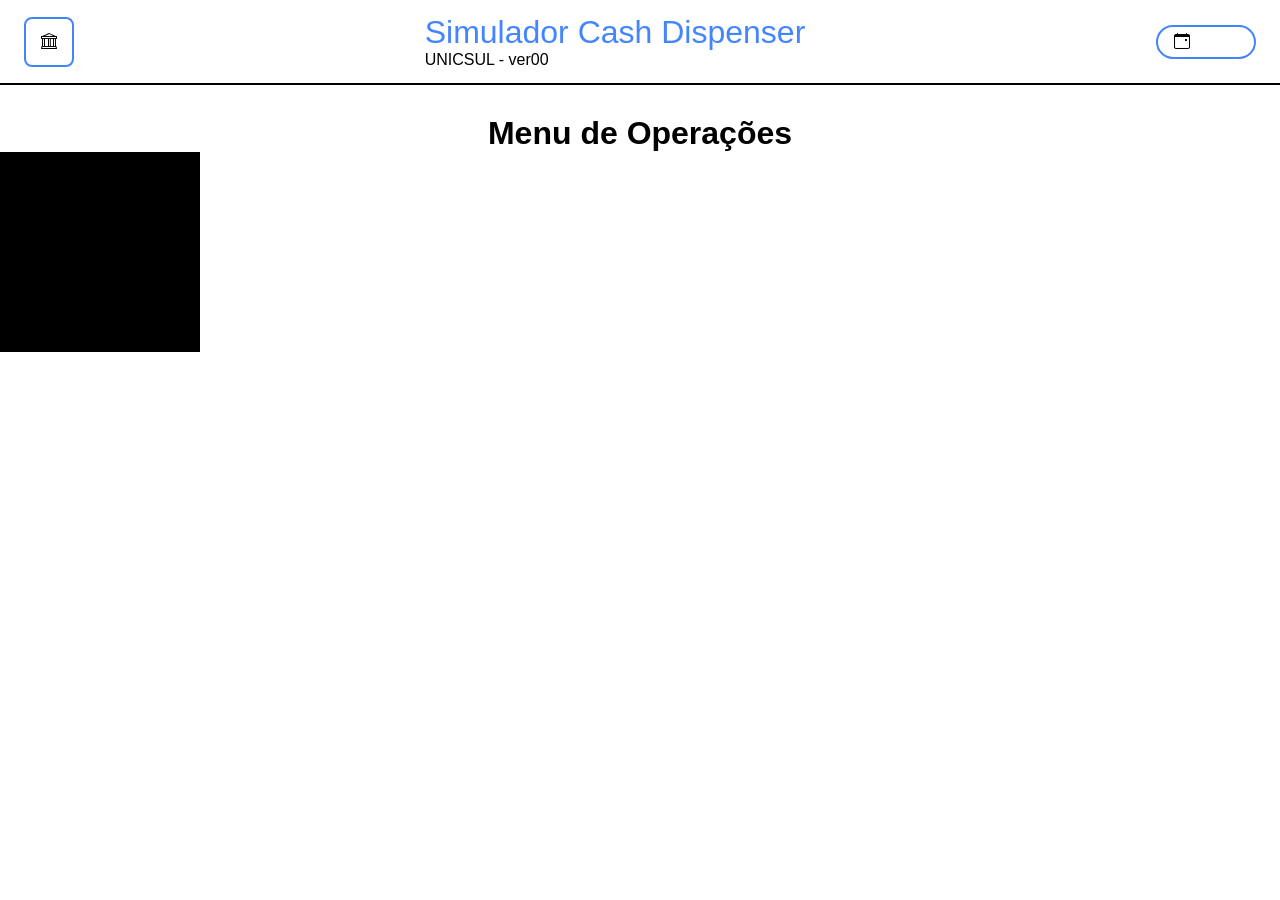
==== html e css/index.html @ b672d9b2 "/html-05-10-2026" ====
<!DOCTYPE html>
<html lang="pt-br">
<head>
    <meta charset="UTF-8">
    <meta name="viewport" content="width=device-width, initial-scale=1.0">
    <title>Simulador Cash Dispenser</title>
    <!-- Link CSS -->
    <link rel="stylesheet" href="style.css">
    <!-- Bootstrap Icons -->
    <link rel="stylesheet" href="https://cdn.jsdelivr.net/npm/bootstrap-icons@1.13.1/font/bootstrap-icons.min.css">
</head>
<body>
    <header id="header">
        <div class="logo"><i class="bi bi-bank"></i></div>
        <div>
        <h1>Simulador Cash Dispenser</h1>  
        <p>UNICSUL - ver00</p>
        </div>
        <div class="data">
        <i class="bi bi-calendar-event"></i>    
        </div>
    </header>
    <main>
        <h1>Menu de Operações</h1>
        <div id="cards">

        





    </main>
</body>
</html>
---- html e css/style.css ----
:root {
    --main-color: #4385FF;
    --primary-text-color: #000;
    --secondary-text-color: #FFFF;
    --secondary-color: #E6EFFF;
    --tertiary-color: #FF00E5;
    --saque-color: #D3FFBB;
}

* {
    font-family: 'Lucida Sans', 'Lucida Sans Regular', 'Lucida Grande', 'Lucida Sans Unicode', Geneva, Verdana, sans-serif;
    padding: 0;
    margin: 0;
    background-color: var(--secondary-text-color);
    box-sizing: border-box;
}
a {
    text-decoration: none;
}
i {
    color: var(--primary-text-color);
}
#header {
    display: flex;
    align-items: center;
    justify-content: space-between;
    gap: 16px;
    flex-wrap: wrap;
    padding: 14px 24px;
    background: var(--secondary-text-color);
    border-bottom: 2px solid var(--primary-text-color);
}
header h1 {
    color: var(--main-color);
    font-weight: 500;
} 
.logo {
    display: flex;
    width: 50px;
    height: 50px;
    align-items: center;
    justify-content: center;
    border-radius: 8px;
    background-color: var(--secondary-text-color);
    border: 2px solid var(--main-color);
}
.data {
    display: flex;
    align-items: flex-start;
    padding: 6px 16px;
    gap: 8px;
    width: 100px;
    background-color: var(--secondary-text-color);
    color: var(--primary-text-color);
    font-size: 1rem;
    border: 2px solid var(--main-color);
    border-radius: 30px;
}

main h1 {
    align-items: center;
    justify-content: center;
    text-align: center;
    margin-top: 30px;
}
#cards {
    display: flex;
    align-items: center;
    justify-content: center;
    width: 200px;
    height: 200px;
    background-color: #000;
}
.card {
   
    
}
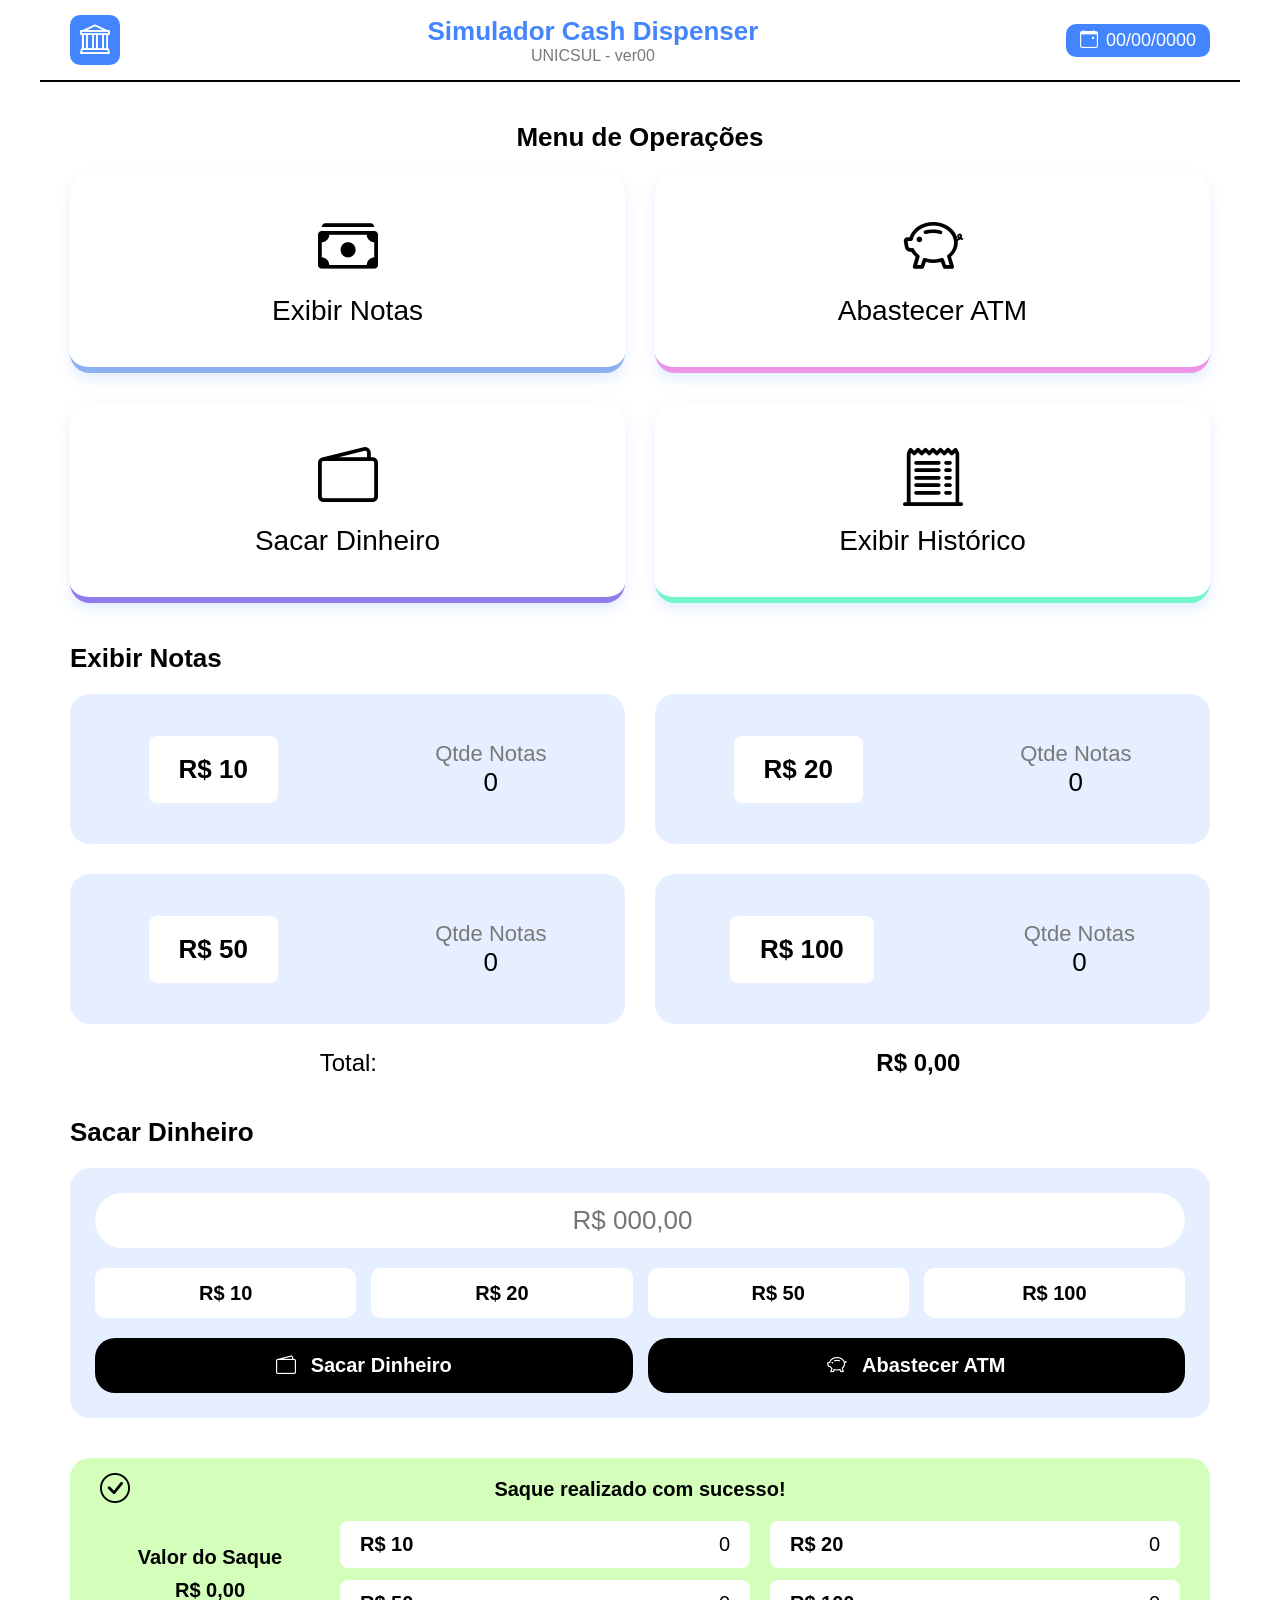
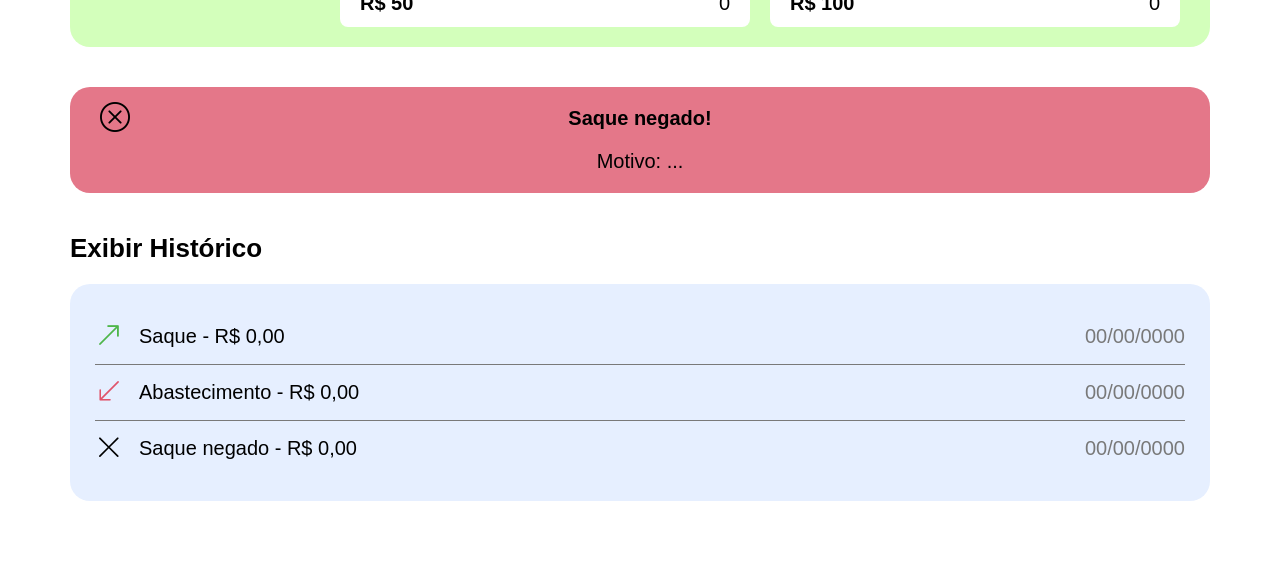
==== commit b98fbff7: "/fim interface -08-10-2026" ====
--- a/html e css/index.html
+++ b/html e css/index.html
@@ -4,32 +4,240 @@
     <meta charset="UTF-8">
     <meta name="viewport" content="width=device-width, initial-scale=1.0">
     <title>Simulador Cash Dispenser</title>
-    <!-- Link CSS -->
+
+    <!-- CSS -->
     <link rel="stylesheet" href="style.css">
+
     <!-- Bootstrap Icons -->
     <link rel="stylesheet" href="https://cdn.jsdelivr.net/npm/bootstrap-icons@1.13.1/font/bootstrap-icons.min.css">
 </head>
+
 <body>
-    <header id="header">
-        <div class="logo"><i class="bi bi-bank"></i></div>
-        <div>
-        <h1>Simulador Cash Dispenser</h1>  
-        <p>UNICSUL - ver00</p>
+
+    <!-- ============ CABEÇALHO ============ -->
+    <header class="header">
+        <div class="header-logo">
+            <i class="bi bi-bank"></i>
         </div>
-        <div class="data">
-        <i class="bi bi-calendar-event"></i>    
+
+        <div class="header-title">
+            <h1>Simulador Cash Dispenser</h1>
+            <p>UNICSUL - ver00</p>
+        </div>
+
+        <div class="header-date">
+            <i class="bi bi-calendar-event"></i>
+            <span id="current-date">00/00/0000</span>
         </div>
     </header>
+
     <main>
-        <h1>Menu de Operações</h1>
-        <div id="cards">
-
-        
-
-
-
-
+
+        <!-- ============ MENU ============ -->
+        <section id="menu">
+            <h2>Menu de Operações</h2>
+
+            <!-- Cada card é um link: o card inteiro fica clicável -->
+            <div class="menu-cards">
+                <a href="#notes" class="menu-card menu-card-notes">
+                    <i class="bi bi-cash-stack"></i>
+                    <span>Exibir Notas</span>
+                </a>
+
+                <a href="#withdraw" class="menu-card menu-card-refill">
+                    <i class="bi bi-piggy-bank"></i>
+                    <span>Abastecer ATM</span>
+                </a>
+
+                <a href="#withdraw" class="menu-card menu-card-withdraw">
+                    <i class="bi bi-wallet2"></i>
+                    <span>Sacar Dinheiro</span>
+                </a>
+
+                <a href="#history" class="menu-card menu-card-history">
+                    <i class="bi bi-receipt-cutoff"></i>
+                    <span>Exibir Histórico</span>
+                </a>
+            </div>
+        </section>
+
+
+        <!-- ============ EXIBIR NOTAS ============ -->
+        <section id="notes">
+            <h2>Exibir Notas</h2>
+
+            <article class="card">
+                <div class="notes-grid">
+
+                    <div class="note-card">
+                        <span class="note-value">R$ 10</span>
+                        <div class="note-count">
+                            <span class="note-label">Qtde Notas</span>
+                            <span class="note-number" id="count-10">0</span>
+                        </div>
+                    </div>
+
+                    <div class="note-card">
+                        <span class="note-value">R$ 20</span>
+                        <div class="note-count">
+                            <span class="note-label">Qtde Notas</span>
+                            <span class="note-number" id="count-20">0</span>
+                        </div>
+                    </div>
+
+                    <div class="note-card">
+                        <span class="note-value">R$ 50</span>
+                        <div class="note-count">
+                            <span class="note-label">Qtde Notas</span>
+                            <span class="note-number" id="count-50">0</span>
+                        </div>
+                    </div>
+
+                    <div class="note-card">
+                        <span class="note-value">R$ 100</span>
+                        <div class="note-count">
+                            <span class="note-label">Qtde Notas</span>
+                            <span class="note-number" id="count-100">0</span>
+                        </div>
+                    </div>
+
+                </div>
+
+                <p class="total">
+                    <span>Total:</span>
+                    <span id="total-amount">R$ 0,00</span>
+                </p>
+            </article>
+        </section>
+
+
+        <!-- ============ SACAR DINHEIRO / ABASTECER ============ -->
+        <section id="withdraw">
+            <h2>Sacar Dinheiro</h2>
+
+            <article class="card">
+
+                <!-- Campo onde o usuário digita o valor.
+                     placeholder = dica que some ao digitar | min = valor mínimo | step = pulo das setinhas -->
+                <div class="amount-field">
+                    <input type="number" id="amount-input" placeholder="R$ 000,00" min="0" step="10">
+                </div>
+
+                <!-- Botões que somam uma nota ao valor digitado -->
+                <div class="quick-buttons">
+                    <button type="button" id="add-10" class="quick-button">R$ 10</button>
+                    <button type="button" id="add-20" class="quick-button">R$ 20</button>
+                    <button type="button" id="add-50" class="quick-button">R$ 50</button>
+                    <button type="button" id="add-100" class="quick-button">R$ 100</button>
+                </div>
+
+                <!-- Botões de ação -->
+                <div class="action-buttons">
+                    <button type="button" id="withdraw-button" class="action-button">
+                        <i class="bi bi-wallet2"></i>
+                        <span>Sacar Dinheiro</span>
+                    </button>
+
+                    <button type="button" id="refill-button" class="action-button">
+                        <i class="bi bi-piggy-bank"></i>
+                        <span>Abastecer ATM</span>
+                    </button>
+                </div>
+
+            </article>
+        </section>
+
+
+        <!-- ============ RESULTADO: SAQUE REALIZADO ============ -->
+        <section id="withdraw-success">
+            <article class="result-card result-success">
+
+                <div class="result-title">
+                    <i class="bi bi-check-circle"></i>
+                    <p>Saque realizado com sucesso!</p>
+                </div>
+
+                <div class="result-body">
+                    <div class="result-amount">
+                        <span>Valor do Saque</span>
+                        <span id="withdraw-amount">R$ 0,00</span>
+                    </div>
+
+                    <div class="result-notes">
+                        <div class="result-note">
+                            <span>R$ 10</span>
+                            <span id="used-10">0</span>
+                        </div>
+                        <div class="result-note">
+                            <span>R$ 20</span>
+                            <span id="used-20">0</span>
+                        </div>
+                        <div class="result-note">
+                            <span>R$ 50</span>
+                            <span id="used-50">0</span>
+                        </div>
+                        <div class="result-note">
+                            <span>R$ 100</span>
+                            <span id="used-100">0</span>
+                        </div>
+                    </div>
+                </div>
+
+            </article>
+        </section>
+
+
+        <!-- ============ RESULTADO: SAQUE NEGADO ============ -->
+        <section id="withdraw-denied">
+            <article class="result-card result-denied">
+
+                <div class="result-title">
+                    <i class="bi bi-x-circle"></i>
+                    <p>Saque negado!</p>
+                </div>
+
+                <p class="result-reason">
+                    Motivo: <span id="denied-reason">...</span>
+                </p>
+
+            </article>
+        </section>
+
+
+        <!-- ============ HISTÓRICO ============ -->
+        <section id="history">
+            <h2>Exibir Histórico</h2>
+
+            <article class="card">
+                <!-- Cada linha usa uma classe de tipo: withdraw, refill ou denied.
+                     O CSS usa essa classe para trocar a cor do ícone. -->
+                <div id="history-list">
+
+                    <p class="history-item withdraw">
+                        <i class="bi bi-arrow-up-right"></i>
+                        <span class="history-text">Saque - <span class="history-amount">R$ 0,00</span></span>
+                        <span class="history-date">00/00/0000</span>
+                    </p>
+
+                    <p class="history-item refill">
+                        <i class="bi bi-arrow-down-left"></i>
+                        <span class="history-text">Abastecimento - <span class="history-amount">R$ 0,00</span></span>
+                        <span class="history-date">00/00/0000</span>
+                    </p>
+
+                    <p class="history-item denied">
+                        <i class="bi bi-x-lg"></i>
+                        <span class="history-text">Saque negado - <span class="history-amount">R$ 0,00</span></span>
+                        <span class="history-date">00/00/0000</span>
+                    </p>
+
+                </div>
+            </article>
+        </section>
 
     </main>
+
+    <!-- JavaScript: faz a ponte entre a página e o programa em C -->
+    <script src="script.js"></script>
 </body>
 </html>
--- a/html e css/style.css
+++ b/html e css/style.css
@@ -1,77 +1,457 @@
+/* =========================================================
+   VARIÁVEIS DE COR
+   ========================================================= */
 :root {
     --main-color: #4385FF;
+    --main-color-dark: #2f6fe8;
+    --secondary-color: #E6EFFF;
     --primary-text-color: #000;
-    --secondary-text-color: #FFFF;
-    --secondary-color: #E6EFFF;
-    --tertiary-color: #FF00E5;
-    --saque-color: #D3FFBB;
-}
-
+    --secondary-text-color: #fff;
+    --tertiary-text-color: #797979;
+    --success-color: #D3FFBB;
+    --danger-color: #e47789;
+    --green-icon: #4fb64a;
+    --red-icon: #e0546b;
+    --border-color: #8caff0; /* valor padrão; cada menu-card troca o seu */
+}
+
+
+/* =========================================================
+   BASE
+   ========================================================= */
 * {
-    font-family: 'Lucida Sans', 'Lucida Sans Regular', 'Lucida Grande', 'Lucida Sans Unicode', Geneva, Verdana, sans-serif;
+    margin: 0;
     padding: 0;
-    margin: 0;
-    background-color: var(--secondary-text-color);
     box-sizing: border-box;
 }
+
+html {
+    scroll-behavior: smooth; /* os links do menu rolam suavemente até a seção */
+}
+
+body {
+    font-family: 'Segoe UI', Tahoma, Geneva, Verdana, sans-serif;
+    color: var(--primary-text-color);
+    background-color: var(--secondary-text-color);
+}
+
 a {
     text-decoration: none;
-}
-i {
-    color: var(--primary-text-color);
-}
-#header {
+    color: inherit;
+}
+
+button,
+input {
+    font-family: inherit;
+}
+
+main {
+    max-width: 1200px;
+    margin: 0 auto;
+    padding: 0 30px 60px;
+}
+
+section {
+    scroll-margin-top: 20px; /* sobra um espaço quando o link rola até a seção */
+}
+
+section h2 {
+    margin: 40px 0 20px;
+    font-size: 26px;
+}
+
+/* Caixa azul clara usada em várias seções */
+.card {
+    background-color: var(--secondary-color);
+    border-radius: 20px;
+    padding: 25px;
+}
+
+
+/* =========================================================
+   CABEÇALHO
+   ========================================================= */
+.header {
     display: flex;
     align-items: center;
     justify-content: space-between;
-    gap: 16px;
-    flex-wrap: wrap;
-    padding: 14px 24px;
-    background: var(--secondary-text-color);
+    gap: 20px;
+    max-width: 1200px;
+    margin: 0 auto;
+    padding: 15px 30px;
     border-bottom: 2px solid var(--primary-text-color);
 }
-header h1 {
-    color: var(--main-color);
-    font-weight: 500;
-} 
-.logo {
-    display: flex;
+
+.header-logo {
+    display: flex;
+    align-items: center;
+    justify-content: center;
     width: 50px;
     height: 50px;
+    font-size: 30px;
+    color: var(--secondary-text-color);
+    background-color: var(--main-color);
+    border-radius: 10px;
+}
+
+.header-title {
+    text-align: center;
+}
+
+.header-title h1 {
+    font-size: 26px;
+    color: var(--main-color);
+}
+
+.header-title p {
+    color: var(--tertiary-text-color);
+}
+
+.header-date {
+    display: flex;
+    align-items: center;
+    gap: 8px;
+    padding: 6px 14px;
+    font-size: 18px;
+    color: var(--secondary-text-color);
+    background-color: var(--main-color);
+    border-radius: 10px;
+}
+
+
+/* =========================================================
+   MENU DE OPERAÇÕES (2 cards por linha)
+   ========================================================= */
+#menu h2 {
+    text-align: center;
+}
+
+.menu-cards {
+    display: grid;
+    grid-template-columns: repeat(2, 1fr); /* 2 colunas = 2 cards por linha */
+    gap: 30px;
+}
+
+.menu-card {
+    display: flex;
+    flex-direction: column;
     align-items: center;
     justify-content: center;
+    gap: 12px;
+    height: 200px;
+    font-size: 28px;
+    text-align: center;
+    background-color: var(--secondary-text-color);
+    border-bottom: 6px solid var(--border-color);
+    border-radius: 20px;
+    box-shadow: 0 6px 14px rgba(67, 133, 255, 0.15);
+    cursor: pointer;
+    transition: transform 0.2s ease, box-shadow 0.2s ease;
+}
+
+.menu-card i {
+    font-size: 60px;
+}
+
+/* Cor da borda de cada card */
+.menu-card-notes    { --border-color: #8caff0; }
+.menu-card-refill   { --border-color: #ee94e6; }
+.menu-card-withdraw { --border-color: #937aeb; }
+.menu-card-history  { --border-color: #74f5ce; }
+
+/* Mouse em cima: o card sobe e a sombra aumenta */
+.menu-card:hover {
+    transform: translateY(-6px);
+    box-shadow: 0 12px 20px rgba(67, 133, 255, 0.25);
+}
+
+/* No momento do clique: o card afunda */
+.menu-card:active {
+    transform: translateY(2px);
+    box-shadow: 0 3px 8px rgba(67, 133, 255, 0.15);
+}
+
+
+/* =========================================================
+   EXIBIR NOTAS
+   ========================================================= */
+/* Aqui as notas ficam direto na página, sem a caixa azul de fora */
+#notes .card {
+    background: none;
+    padding: 0;
+}
+
+.notes-grid {
+    display: grid;
+    grid-template-columns: repeat(2, 1fr);
+    gap: 30px;
+}
+
+.note-card {
+    display: flex;
+    align-items: center;
+    justify-content: space-around;
+    height: 150px;
+    background-color: var(--secondary-color);
+    border-radius: 20px;
+}
+
+.note-value {
+    padding: 18px 30px;
+    font-size: 26px;
+    font-weight: bold;
+    background-color: var(--secondary-text-color);
     border-radius: 8px;
-    background-color: var(--secondary-text-color);
-    border: 2px solid var(--main-color);
-}
-.data {
-    display: flex;
-    align-items: flex-start;
-    padding: 6px 16px;
-    gap: 8px;
-    width: 100px;
-    background-color: var(--secondary-text-color);
+}
+
+.note-count {
+    display: flex;
+    flex-direction: column;
+    align-items: center;
+    text-align: center;
+}
+
+.note-label {
+    font-size: 22px;
+    color: var(--tertiary-text-color);
+}
+
+.note-number {
+    font-size: 26px;
+}
+
+.total {
+    display: flex;
+    justify-content: space-around;
+    margin-top: 25px;
+    font-size: 24px;
+}
+
+#total-amount {
+    font-weight: bold;
+}
+
+
+/* =========================================================
+   SACAR DINHEIRO / ABASTECER
+   ========================================================= */
+#withdraw .card {
+    display: flex;
+    flex-direction: column;
+    gap: 20px;
+}
+
+#amount-input {
+    width: 100%;
+    height: 55px;
+    padding: 0 25px;
+    font-size: 26px;
+    text-align: center;
     color: var(--primary-text-color);
-    font-size: 1rem;
-    border: 2px solid var(--main-color);
+    background-color: var(--secondary-text-color);
+    border: 2px solid transparent;
     border-radius: 30px;
-}
-
-main h1 {
+    transition: border-color 0.2s ease, box-shadow 0.2s ease;
+}
+
+/* Campo selecionado: borda azul e brilho suave */
+#amount-input:focus {
+    outline: none;
+    border-color: var(--main-color);
+    box-shadow: 0 0 0 4px rgba(67, 133, 255, 0.2);
+}
+
+/* Botões de R$ 10, 20, 50 e 100 */
+.quick-buttons {
+    display: grid;
+    grid-template-columns: repeat(4, 1fr);
+    gap: 15px;
+}
+
+.quick-button {
+    height: 50px;
+    font-size: 20px;
+    font-weight: bold;
+    color: var(--primary-text-color);
+    background-color: var(--secondary-text-color);
+    border: 2px solid transparent;
+    border-radius: 10px;
+    cursor: pointer;
+    transition: background-color 0.2s ease, color 0.2s ease,
+                transform 0.15s ease, border-color 0.2s ease;
+}
+
+.quick-button:hover {
+    color: var(--secondary-text-color);
+    background-color: var(--main-color);
+    transform: translateY(-3px);
+}
+
+.quick-button:active {
+    transform: scale(0.95);
+}
+
+/* Botões grandes: Sacar Dinheiro e Abastecer ATM */
+.action-buttons {
+    display: grid;
+    grid-template-columns: repeat(2, 1fr);
+    gap: 15px;
+}
+
+.action-button {
+    display: flex;
     align-items: center;
     justify-content: center;
-    text-align: center;
-    margin-top: 30px;
-}
-#cards {
-    display: flex;
-    align-items: center;
-    justify-content: center;
-    width: 200px;
-    height: 200px;
-    background-color: #000;
-}
-.card {
-   
-    
-}+    gap: 15px;
+    height: 55px;
+    font-size: 20px;
+    font-weight: bold;
+    color: var(--secondary-text-color);
+    background-color: var(--primary-text-color);
+    border: none;
+    border-radius: 20px;
+    cursor: pointer;
+    transition: background-color 0.2s ease, transform 0.15s ease,
+                box-shadow 0.2s ease;
+}
+
+.action-button:hover {
+    background-color: var(--main-color);
+    transform: translateY(-3px);
+    box-shadow: 0 8px 16px rgba(67, 133, 255, 0.35);
+}
+
+.action-button:active {
+    background-color: var(--main-color-dark);
+    transform: scale(0.97);
+    box-shadow: none;
+}
+
+/* Botão desativado (útil para bloquear enquanto o C processa) */
+.quick-button:disabled,
+.action-button:disabled {
+    opacity: 0.5;
+    cursor: not-allowed;
+    transform: none;
+    box-shadow: none;
+}
+
+/* Contorno visível ao navegar pelo teclado (Tab) */
+.menu-card:focus-visible,
+.quick-button:focus-visible,
+.action-button:focus-visible {
+    outline: 3px solid var(--main-color);
+    outline-offset: 3px;
+}
+
+
+/* =========================================================
+   RESULTADOS: SAQUE REALIZADO E SAQUE NEGADO
+   ========================================================= */
+.result-card {
+    display: flex;
+    flex-direction: column;
+    gap: 20px;
+    margin-top: 40px;
+    padding: 20px 30px;
+    border-radius: 20px;
+}
+
+.result-success {
+    background-color: var(--success-color);
+}
+
+.result-denied {
+    background-color: var(--danger-color);
+}
+
+/* Ícone à esquerda e texto centralizado */
+.result-title {
+    position: relative;
+    text-align: center;
+    font-size: 20px;
+    font-weight: bold;
+}
+
+.result-title i {
+    position: absolute;
+    left: 0;
+    top: 50%;
+    transform: translateY(-50%);
+    font-size: 30px;
+}
+
+.result-body {
+    display: grid;
+    grid-template-columns: 220px 1fr;
+    align-items: center;
+    gap: 20px;
+}
+
+.result-amount {
+    display: flex;
+    flex-direction: column;
+    gap: 10px;
+    text-align: center;
+    font-size: 20px;
+    font-weight: bold;
+}
+
+.result-notes {
+    display: grid;
+    grid-template-columns: repeat(2, 1fr);
+    gap: 12px 20px;
+}
+
+.result-note {
+    display: flex;
+    justify-content: space-between;
+    align-items: center;
+    padding: 12px 20px;
+    font-size: 20px;
+    font-weight: bold;
+    background-color: var(--secondary-text-color);
+    border-radius: 8px;
+}
+
+.result-note span:last-child {
+    font-weight: normal;
+}
+
+.result-reason {
+    font-size: 20px;
+    text-align: center;
+}
+
+
+/* =========================================================
+   HISTÓRICO
+   ========================================================= */
+.history-item {
+    display: flex;
+    align-items: center;
+    gap: 16px;
+    padding: 12px 0;
+    font-size: 20px;
+    border-bottom: 1px solid var(--tertiary-text-color);
+}
+
+.history-item:last-child {
+    border-bottom: none;
+}
+
+.history-item i {
+    width: 28px;
+    font-size: 26px;
+    text-align: center;
+}
+
+/* A cor do ícone vem da classe de tipo da linha */
+.withdraw i { color: var(--green-icon); }
+.refill i   { color: var(--red-icon); }
+.denied i   { color: var(--primary-text-color); }
+
+.history-date {
+    margin-left: auto;
+    color: var(--tertiary-text-color);
+}
